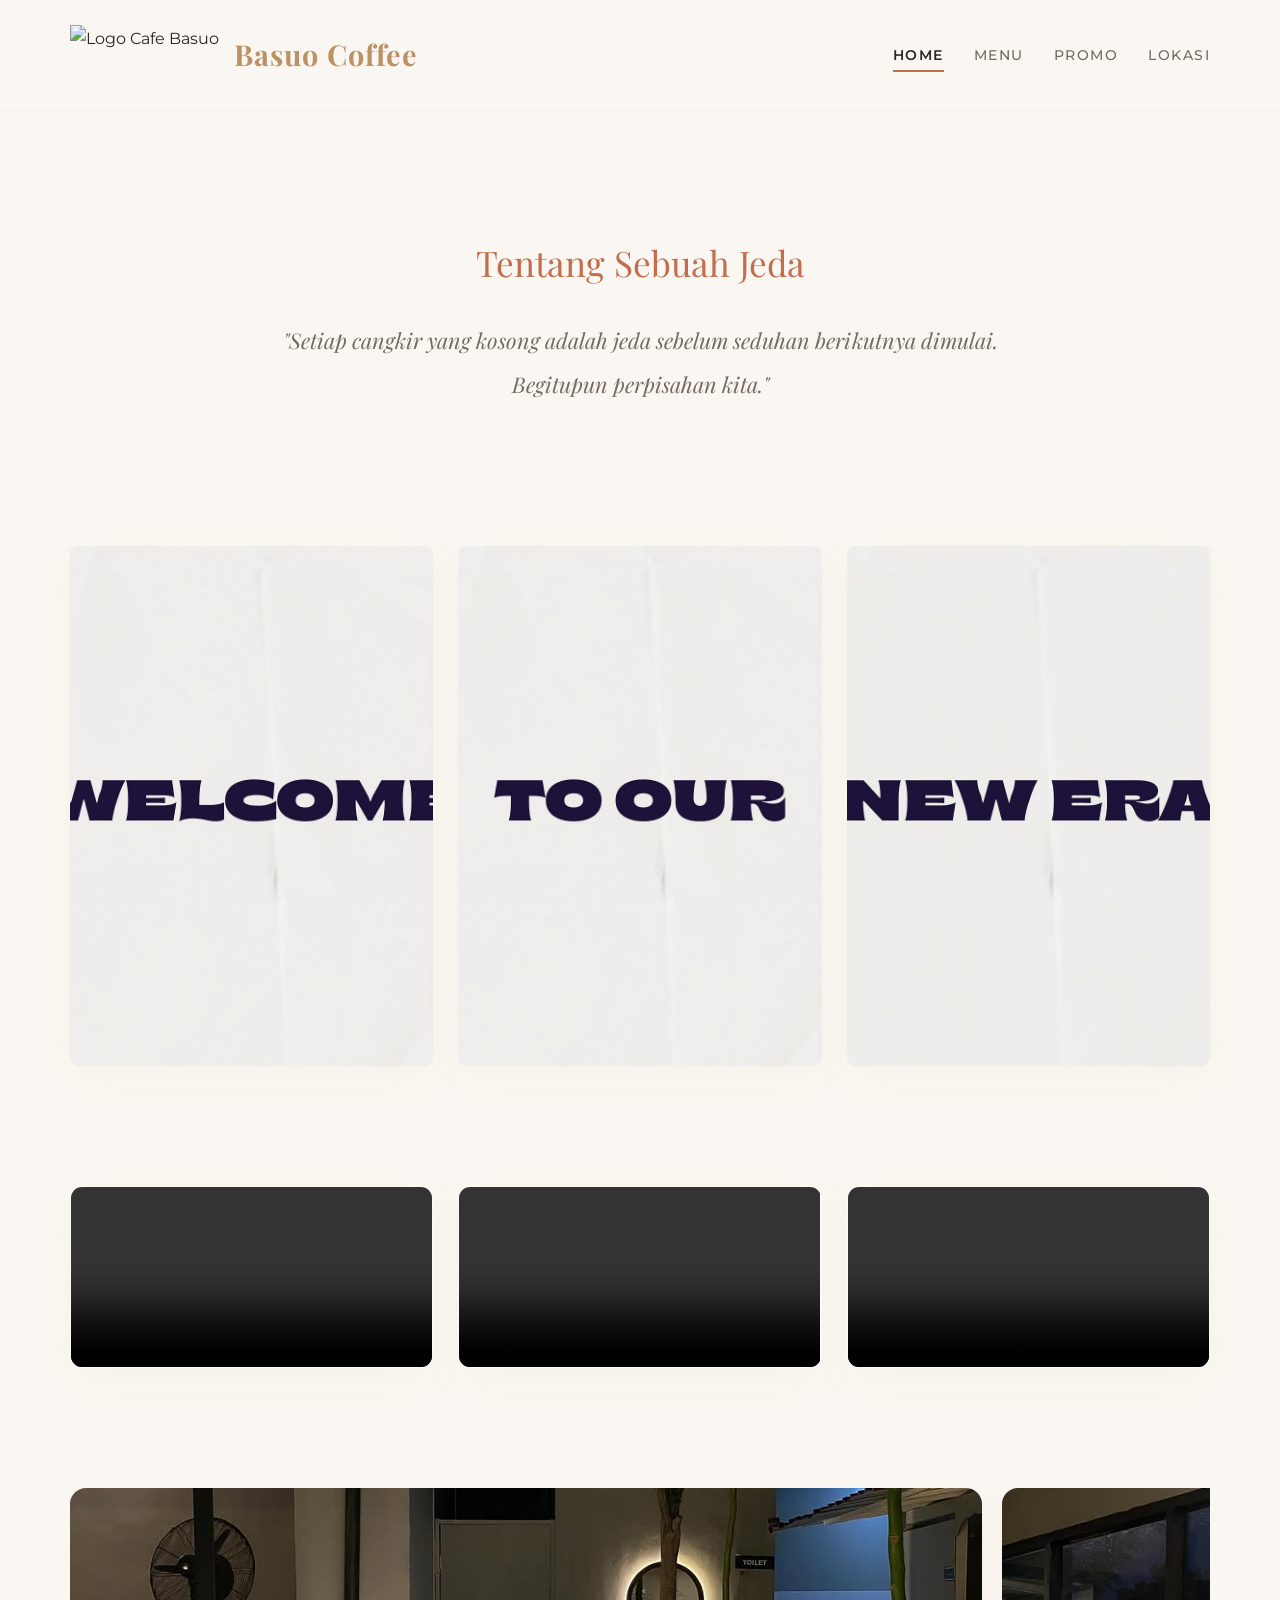
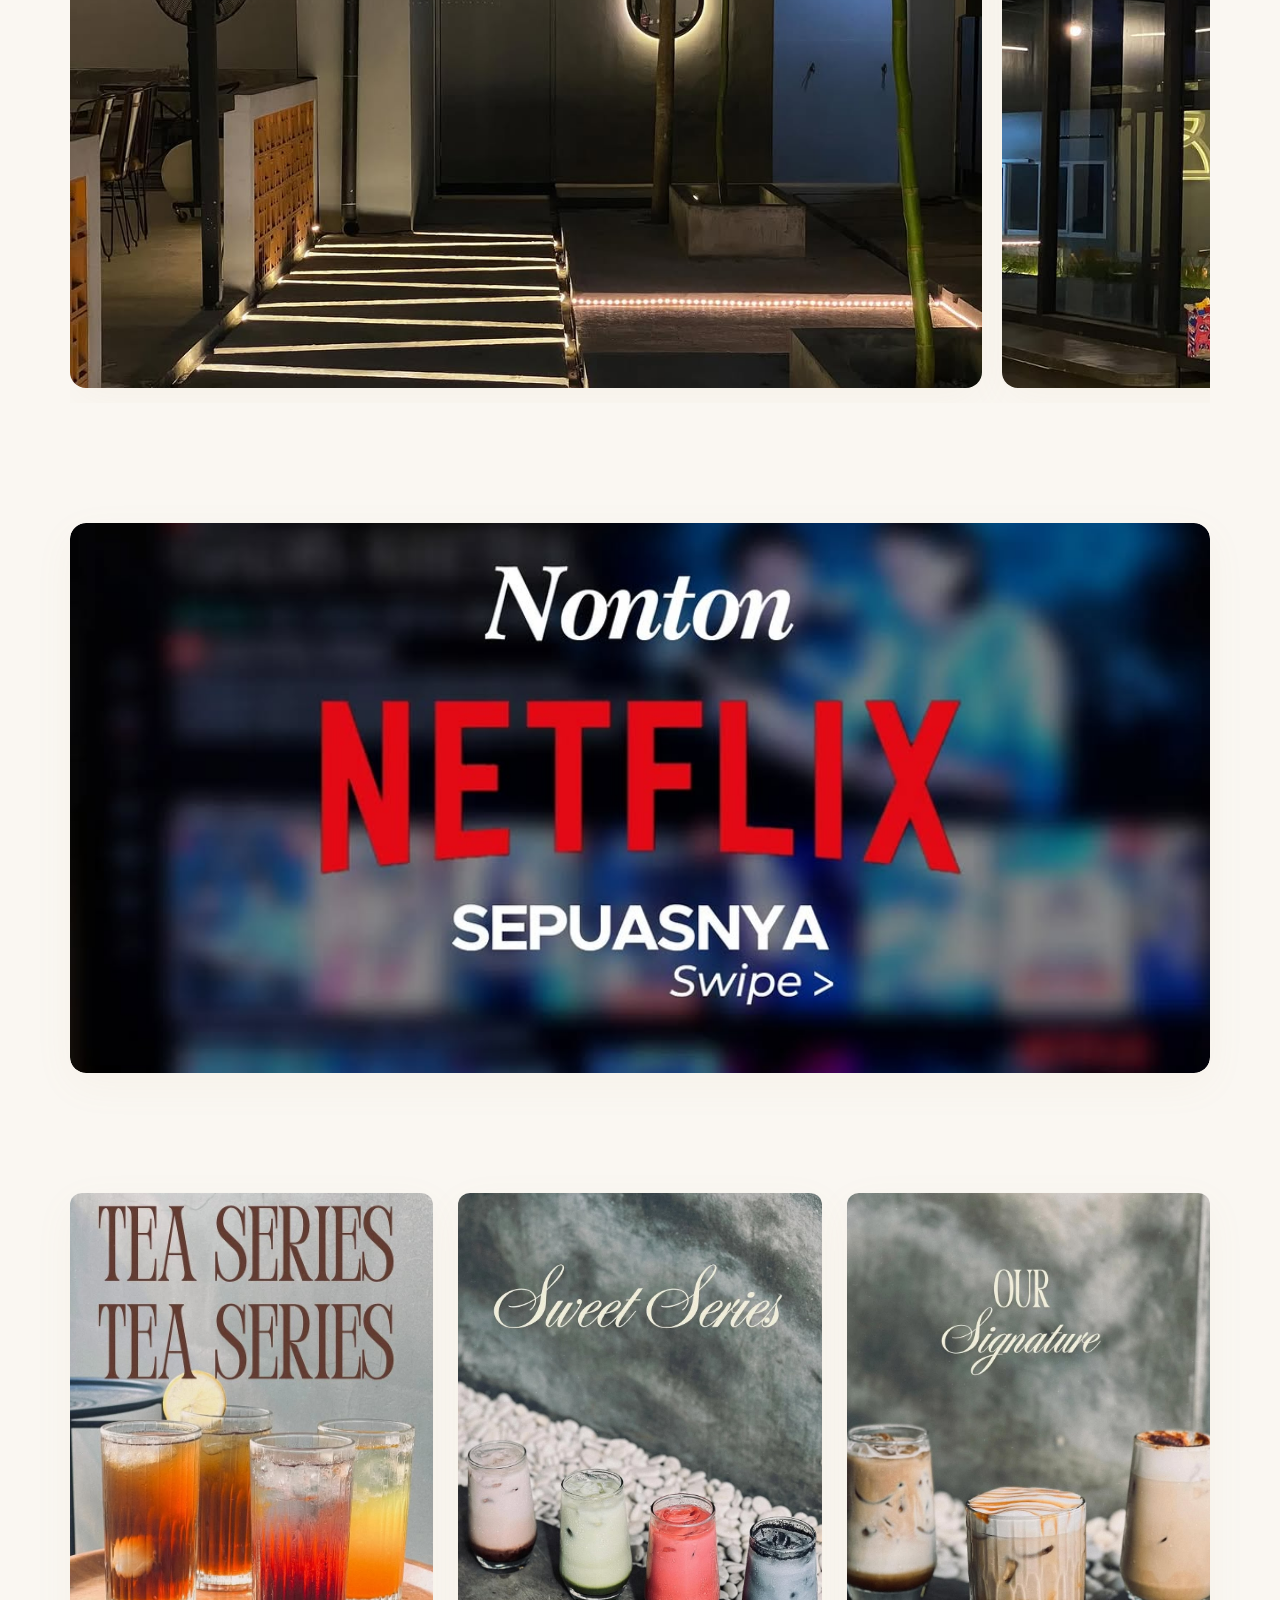
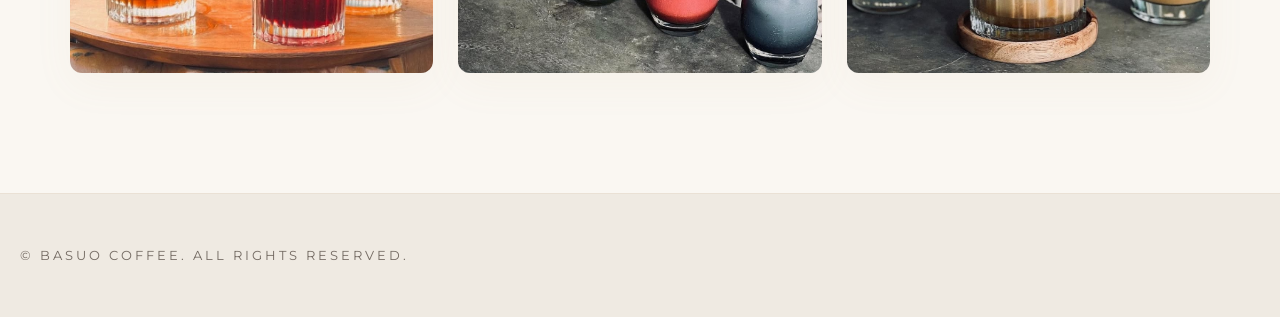
==== index.html @ 00e48f53 "Add files via upload" ====
<!DOCTYPE html>
<html lang="id">
<head>
    <meta charset="UTF-8">
    <meta name="viewport" content="width=device-width, initial-scale=1.0">
    <title>Basuo Cafe | Home</title>
    <link href="https://fonts.googleapis.com/css2?family=Montserrat:wght@400;500&family=Playfair+Display:ital,wght@0,400;1,400&display=swap" rel="stylesheet">
    <link rel="stylesheet" href="homestyle.css">
</head>
<body>

    <header>
        <div class="header-container">
            <div class="brand">
                <img src="logo.jpg" class="logo" alt="Logo Cafe Basuo" title="Logo Cafe Basuo">
                <h1>Basuo Coffee</h1>
            </div>
            <nav aria-label="Navigasi Utama">
                <ul>
                    <li><a class="nav-link aktif" href="home.html">Home</a></li>
                    <li><a class="nav-link" href="menu.html">Menu</a></li>
                    <li><a class="nav-link" href="promo.html">Promo</a></li>
                    <li><a class="nav-link" href="location.html">Lokasi</a></li>
                </ul>
            </nav>
        </div>
    </header>

    <main>
        <section class="philosophy-banner reveal">
            <h2>Tentang Sebuah Jeda</h2>
            <p id="philosophical-quote">
                "Setiap cangkir yang kosong adalah jeda sebelum seduhan berikutnya dimulai. Begitupun perpisahan kita."
            </p>
        </section>
        
        <section class="welcome-section reveal">
            <div class="welcome-gallery">
                <img src="welcome.jpg" alt="Welcome to Basuo Cafe">
                <img src="toour.jpg" alt="To Our Cafe">
                <img src="newera.jpg" alt="A New Era of Coffee">
            </div>
        </section>

        <section class="video-section reveal">
            <div class="perkenalan">
                <video autoplay muted loop playsinline controls>
                    <source src="basuo2.mp4" type="video/mp4">
                </video>
            </div>
            <div class="biliard">
                <video autoplay muted loop playsinline controls>
                    <source src="billiard.mp4" type="video/mp4">
                </video>
            </div>
            <div class="perkenalan">
                <video autoplay muted loop playsinline controls>
                    <source src="Basuo.mp4" type="video/mp4">
                </video>
            </div>
        </section>

        <section class = "">
            <div class = " foto-cafe-basuo">
                <img src="basuo.coffee1.jpg" alt="Tampilan Cafe">
                <img src="basuo.coffee2.jpg" alt="Tampilan Cafe">
                <img src="basuo.coffee3.jpg" alt="Tampilan Cafe">
                <img src="basuo.coffee4.jpg" alt="Tampilan Cafe">

            </div>
        </section>

        <section class="banner-section reveal">
            <div class="foto-hero">
                <img src="n.jpg"  alt="Basuo Cafe Ambiance">
                <img src="n1.jpg" alt="Basuo Cafe Ambiance">
                <img src="n2.jpg" alt="Basuo Cafe Ambiance">
                <img src="n3.jpg" alt="Basuo Cafe Ambiance">
            </div>
        </section>

        <section class="gallery-section reveal">
            <div class="container"> 
                <img src="b5.jpg" alt="Menu Basuo 1">   
                <img src="b4.jpg" alt="Menu Basuo 2">
                <img src="b2.jpg" alt="Suasana Basuo 3">
            </div>  
        </section>
    </main>

    <footer>
        <p>&copy; BASUO COFFEE. ALL RIGHTS RESERVED.</p>
    </footer>

    <script src="script.js"></script>
</body>
</html>
---- homestyle.css ----
/* ==========================================================================
   1. BRIGHT LUXURY MINANG DESIGN SYSTEM
   ========================================================================== */
:root {
    --bg-light: #FAF7F2;         /* Warm Ivory - Lapang, Terang, & Berkelas */
    --bg-card: #FFFFFF;          /* Pure White untuk Kontras */
    --accent-gold: #BC9264;      /* Muted Bronze Gold - Lambang Kemewahan Silaturahmi */
    --accent-clay: #C26D4D;      /* Warm Terracotta - Nuansa Rempah Tradisi Minang */
    --text-dark: #2D2722;        /* Deep Espresso - Pengganti Hitam Pekat agar Lebih Lembut */
    --text-muted: #736A62;       /* Elegant Taupe / Abu-abu Hangat */
    --shadow-luxury: 0 12px 40px rgba(188, 146, 100, 0.06);
    --font-serif: 'Playfair Display', Georgia, serif; /* Font puitis untuk filosofi */
    --font-sans: 'Montserrat', 'Segoe UI', sans-serif;
}

/* ==========================================================================
   2. GLOBAL RESET & BASE STYLING
   ========================================================================== */
* {
    margin: 0;
    padding: 0;
    box-sizing: border-box;
}

body {
    background-color: var(--bg-light);
    font-family: var(--font-sans);
    color: var(--text-dark);
    overflow-x: hidden;
    line-height: 1.8;
}

/* Base Utility untuk Animasi JavaScript Interaktif */
.reveal-init {
    opacity: 0;
    transform: translateY(35px);
    transition: transform 1.2s cubic-bezier(0.25, 1, 0.5, 1), opacity 1.2s ease;
}
.reveal-init.active {
    opacity: 1;
    transform: translateY(0);
}

/* ==========================================================================
   3. BRIGHT STICKY NAVIGATION
   ========================================================================== */
header {
    background-color: rgba(250, 247, 242, 0.85);
    backdrop-filter: blur(15px);
    border-bottom: 1px solid rgba(188, 146, 100, 0.08);
    padding: 25px 0;
    position: sticky;
    top: 0;
    z-index: 1000;
    transition: all 0.4s ease;
}

header.scrolled {
    padding: 15px 0;
    background-color: rgba(255, 255, 255, 0.95);
    box-shadow: 0 4px 25px rgba(0, 0, 0, 0.02);
}

.header-container {
    max-width: 1200px;
    margin: 0 auto;
    padding: 0 30px;
    display: flex;
    justify-content: space-between;
    align-items: center;
}

.brand {
    display: flex;
    align-items: center;
    gap: 15px;
}

.brand h1 {
    font-family: var(--font-serif);
    font-size: 1.8rem;
    letter-spacing: 1px;
    color: var(--accent-gold);
}

.logo {
    height: 60px;
    width: auto;
    object-fit: contain;
}

nav ul {
    display: flex;
    list-style: none;
    gap: 30px;
}

.nav-link {
    text-decoration: none;
    color: var(--text-muted);
    font-size: 0.9rem;
    font-weight: 500;
    letter-spacing: 1.5px;
    text-transform: uppercase;
    padding: 6px 0;
    transition: color 0.3s ease;
}

.nav-link:hover {
    color: var(--accent-clay);
}

.nav-link.aktif {
    color: var(--text-dark);
    border-bottom: 2px solid var(--accent-clay);
    font-weight: 600;
}

/* ==========================================================================
   4. LAYOUT & SPECIAL PHILOSOPHY BANNER
   ========================================================================== */
main {
    max-width: 1200px;
    margin: 0 auto;
    padding: 0 30px;
}

section {
    margin-bottom: 120px;
}

/* Banner Khusus Pengolah Kutipan Interaktif */
.philosophy-banner {
    text-align: center;
    padding: 80px 20px;
    max-width: 850px;
    margin: 40px auto 60px auto;
}

.philosophy-banner h2 {
    font-family: var(--font-serif);
    font-size: 2.2rem;
    font-style: normal;
    font-weight: 400;
    color: var(--accent-clay);
    margin-bottom: 25px;
}

#philosophical-quote {
    font-family: var(--font-serif);
    font-style: italic;
    font-size: 1.35rem;
    color: var(--text-muted);
    line-height: 2;
    text-align: center;
    transition: all 0.8s ease;
}

/* Heading H2 Global untuk Konten Section */
h2 {
    font-family: var(--font-serif);
    font-size: 2.3rem;
    font-style: normal;
    color: var(--text-dark);
    margin-bottom: 30px;
    text-align: center;
}

/* ==========================================================================
   5. VIDEO SECTION (CINEMATIC DISPLAY)
   ========================================================================== */
.video-section {
    display: grid;
    grid-template-columns: repeat(3, 1fr);
    gap: 25px;
}

.perkenalan, .biliard {
    background-color: var(--bg-card);
    border-radius: 12px;
    overflow: hidden;
    box-shadow: var(--shadow-luxury);
    border: 1px solid rgba(188, 146, 100, 0.05);
}

video {
    width: 100%;
    height: 100%;
    object-fit: cover;
    display: block;
}

/* ==========================================================================
   6. IMAGES & GRID DISPLAY
   ========================================================================== */
.welcome-gallery {
    display: grid;
    grid-template-columns: repeat(3, 1fr);
    gap: 25px;
}

.welcome-gallery img {
    width: 100%;
    height: 520px;
    object-fit: cover;
    border-radius: 8px;
    box-shadow: var(--shadow-luxury);
    transition: transform 0.6s cubic-bezier(0.25, 1, 0.5, 1);
}

.welcome-gallery img:hover {
    transform: scale(1.02);
}

/* --- HORIZONTAL SLIDER FOTO CAFE BASUO (NETFLIX STYLE) --- */
.foto-cafe-basuo {
    display: flex;
    overflow-x: auto;
    scroll-snap-type: x mandatory;
    scroll-behavior: smooth;
    gap: 20px;
    padding-bottom: 15px; /* Memberi ruang agar bayangan tidak terpotong */
}

/* Menyembunyikan Scrollbar bawaan browser agar estetik */
.foto-cafe-basuo::-webkit-scrollbar { 
    display: none; 
}
.foto-cafe-basuo { 
    -ms-overflow-style: none; 
    scrollbar-width: none; 
}

/* Mengatur ukuran gambar di dalam slider */
.foto-cafe-basuo img {
    flex: 0 0 80%; /* Di layar besar, gambar mengambil 80% lebar area (terlihat menggantung seperti Netflix) */
    width: 80%;
    height: 500px; /* Menentukan tinggi seragam foto cafe */
    object-fit: cover;
    scroll-snap-align: start;
    border-radius: 16px;
    box-shadow: var(--shadow-luxury);
    transition: transform 0.4s ease;
}

/* Efek sedikit interaktif saat gambar di-hover */
.foto-cafe-basuo img:hover {
    transform: scale(1.01);
}

/* --- HORIZONTAL SCROLL SLIDER BANNER --- */
.foto-hero {
    display: flex;
    overflow-x: auto;
    scroll-snap-type: x mandatory;
    scroll-behavior: smooth;
    gap: 20px;
    border-radius: 16px;
    box-shadow: var(--shadow-luxury);
}

.foto-hero::-webkit-scrollbar { display: none; }
.foto-hero { -ms-overflow-style: none; scrollbar-width: none; }

.foto-hero img {
    flex: 0 0 100%;
    width: 100%;
    height: 550px;
    object-fit: cover;
    scroll-snap-align: start;
    border-radius: 16px;
}

/* Galeri Tiga Kolom Sejajar */
.gallery-section .container {
    display: grid;
    grid-template-columns: repeat(3, 1fr);
    gap: 25px;
}

.gallery-section .container img {
    width: 100%;
    height: 480px;
    object-fit: cover;
    border-radius: 12px;
    box-shadow: var(--shadow-luxury);
}

/* ==========================================================================
   7. FOOTER STYLING
   ========================================================================== */
footer {
    background-color: #EFEAE2; /* Sedikit lebih gelap dari body untuk penutup */
    padding: 50px 20px;
    margin-top: 100px;
    border-top: 1px solid rgba(188, 146, 100, 0.1);
}

footer p {
    color: var(--text-muted);
    font-size: 0.8rem;
    letter-spacing: 3px;
    text-transform: uppercase;
    font-family: var(--font-sans);
    font-style: normal;
}

/* ==========================================================================
   8. RESPONSIVE DESIGN (Media Queries)
   ========================================================================== */
@media screen and (max-width: 992px) {
    .header-container { flex-direction: column; gap: 20px; }
    .video-section, .welcome-gallery, .gallery-section .container {
        grid-template-columns: 1fr;
        gap: 20px;
    }
    .welcome-gallery img, .gallery-section .container img { height: 400px; }
}

@media screen and (max-width: 768px) {
    .philosophy-banner h2 { font-size: 1.8rem; }
    #philosophical-quote { font-size: 1.15rem; }
    .foto-hero img { height: 350px; }
    nav ul { gap: 15px; }
}
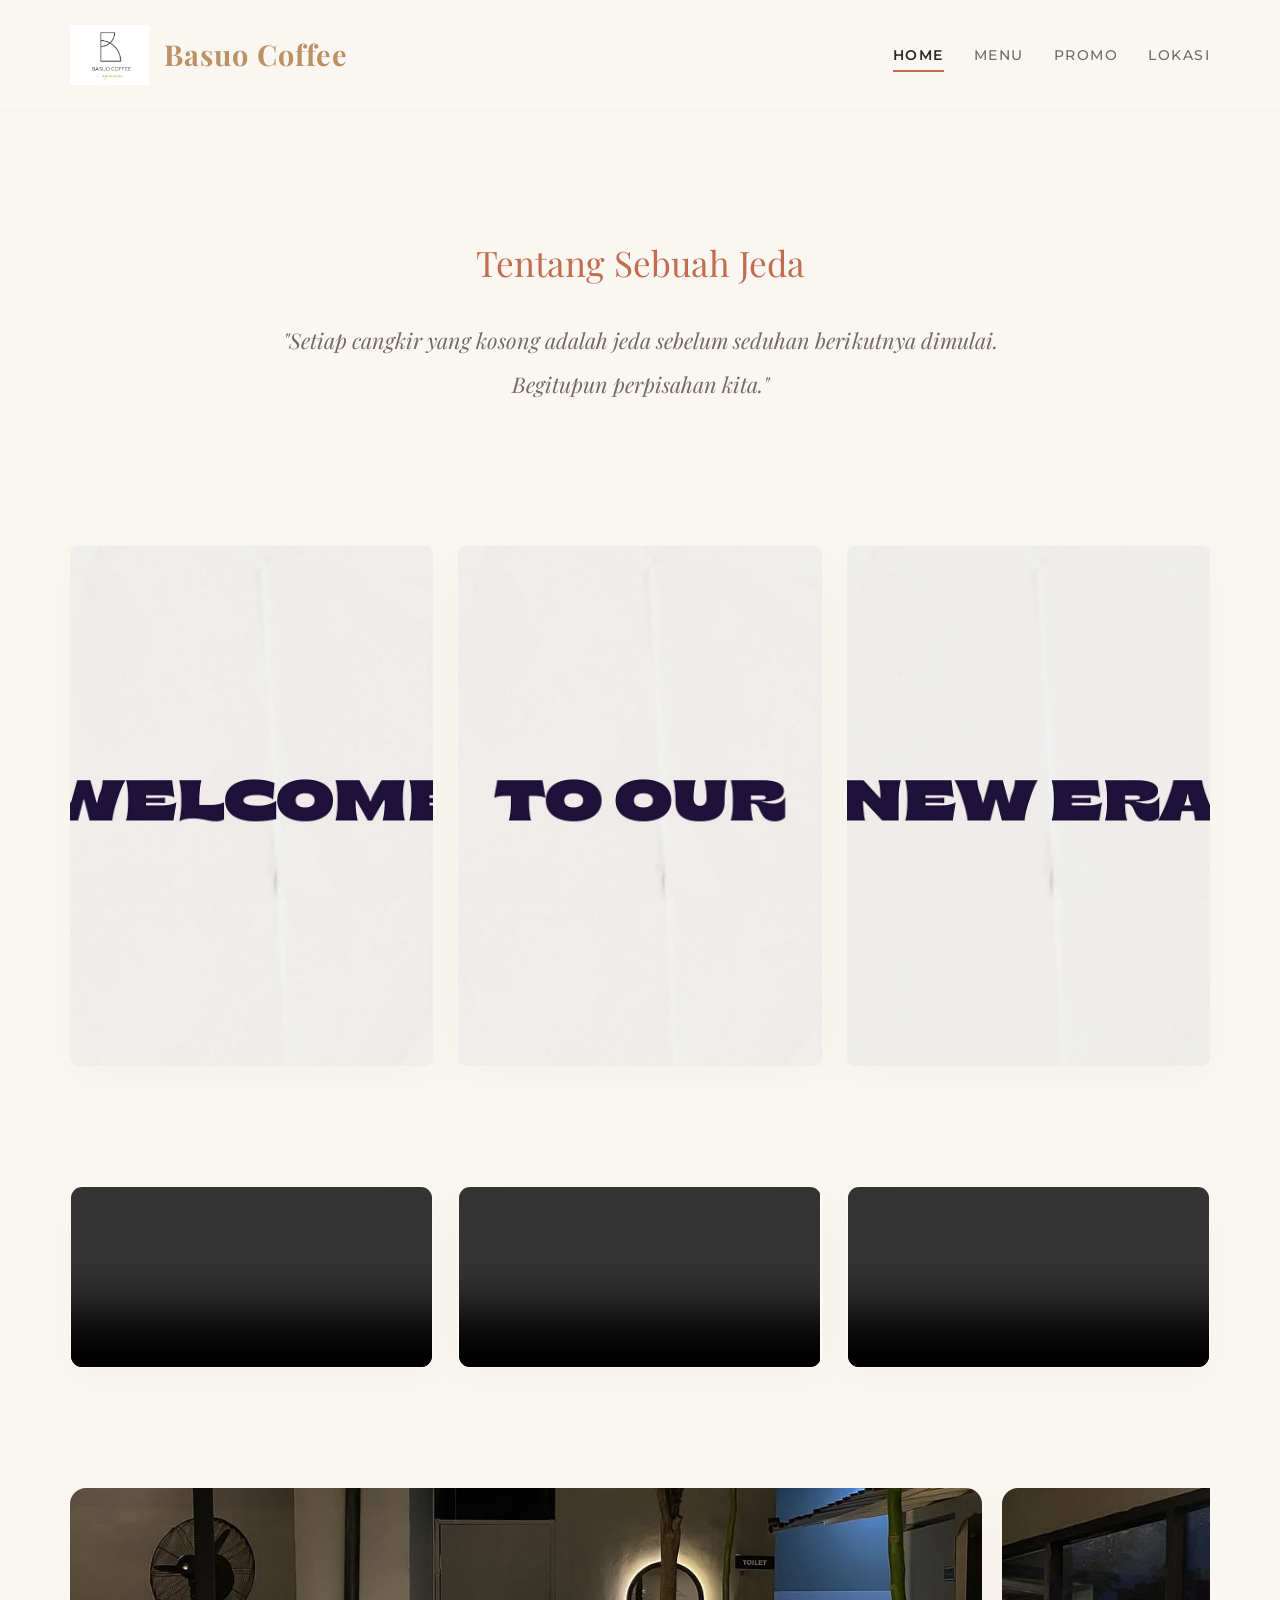
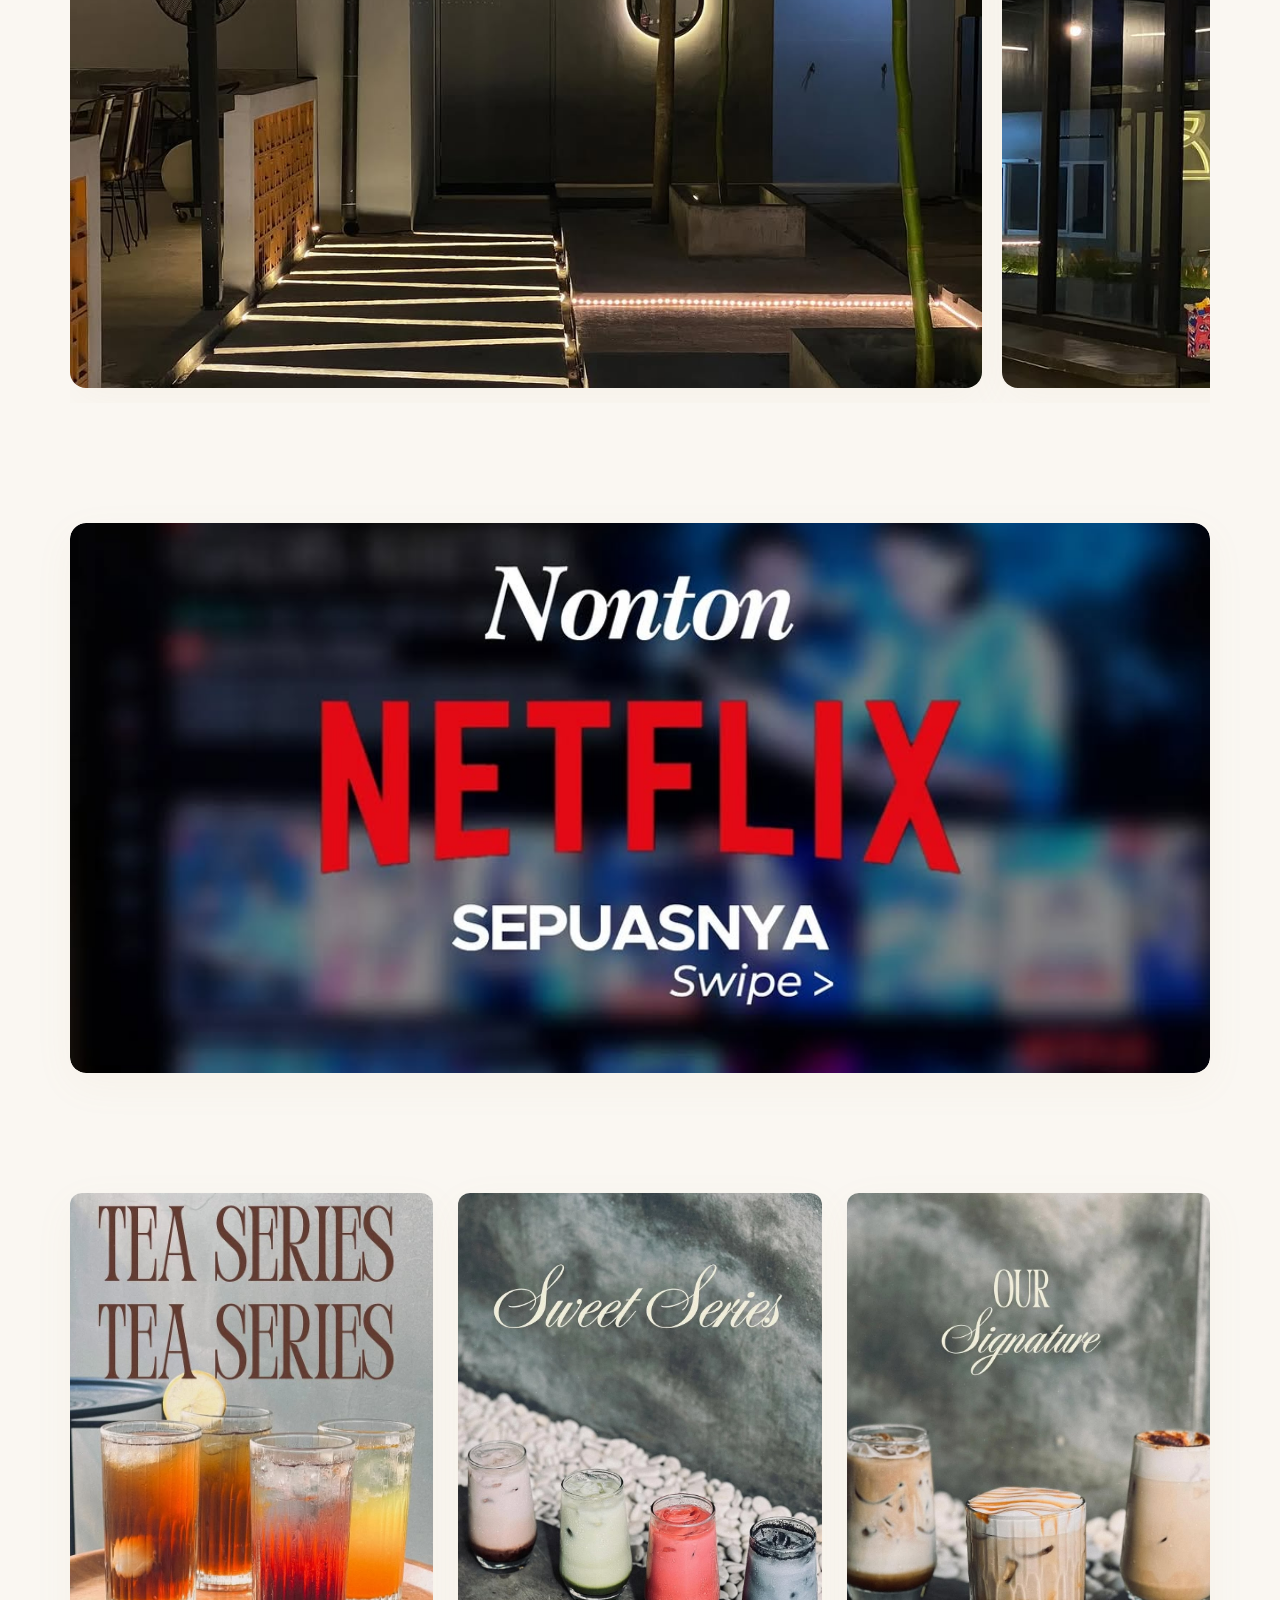
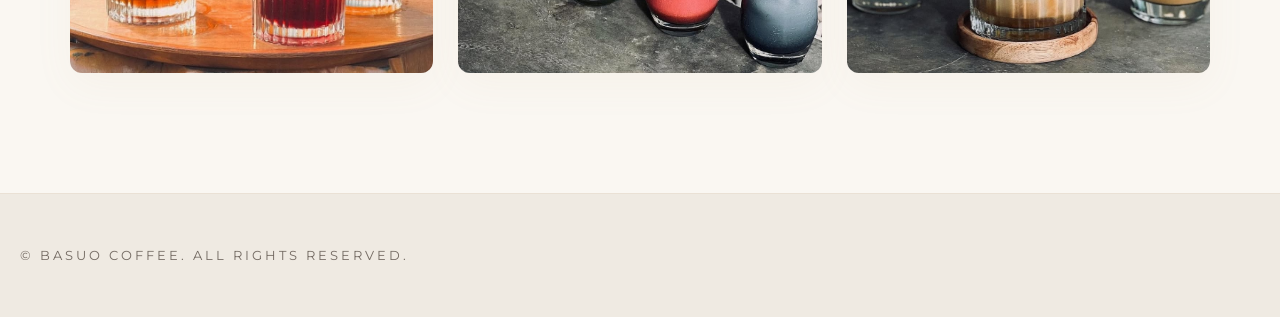
==== commit 3f29a2f1: "index.html" ====
--- a/index.html
+++ b/index.html
@@ -17,7 +17,7 @@
             </div>
             <nav aria-label="Navigasi Utama">
                 <ul>
-                    <li><a class="nav-link aktif" href="home.html">Home</a></li>
+                    <li><a class="nav-link aktif" href="index.html">Home</a></li>
                     <li><a class="nav-link" href="menu.html">Menu</a></li>
                     <li><a class="nav-link" href="promo.html">Promo</a></li>
                     <li><a class="nav-link" href="location.html">Lokasi</a></li>
@@ -94,4 +94,4 @@
 
     <script src="script.js"></script>
 </body>
-</html>+</html>
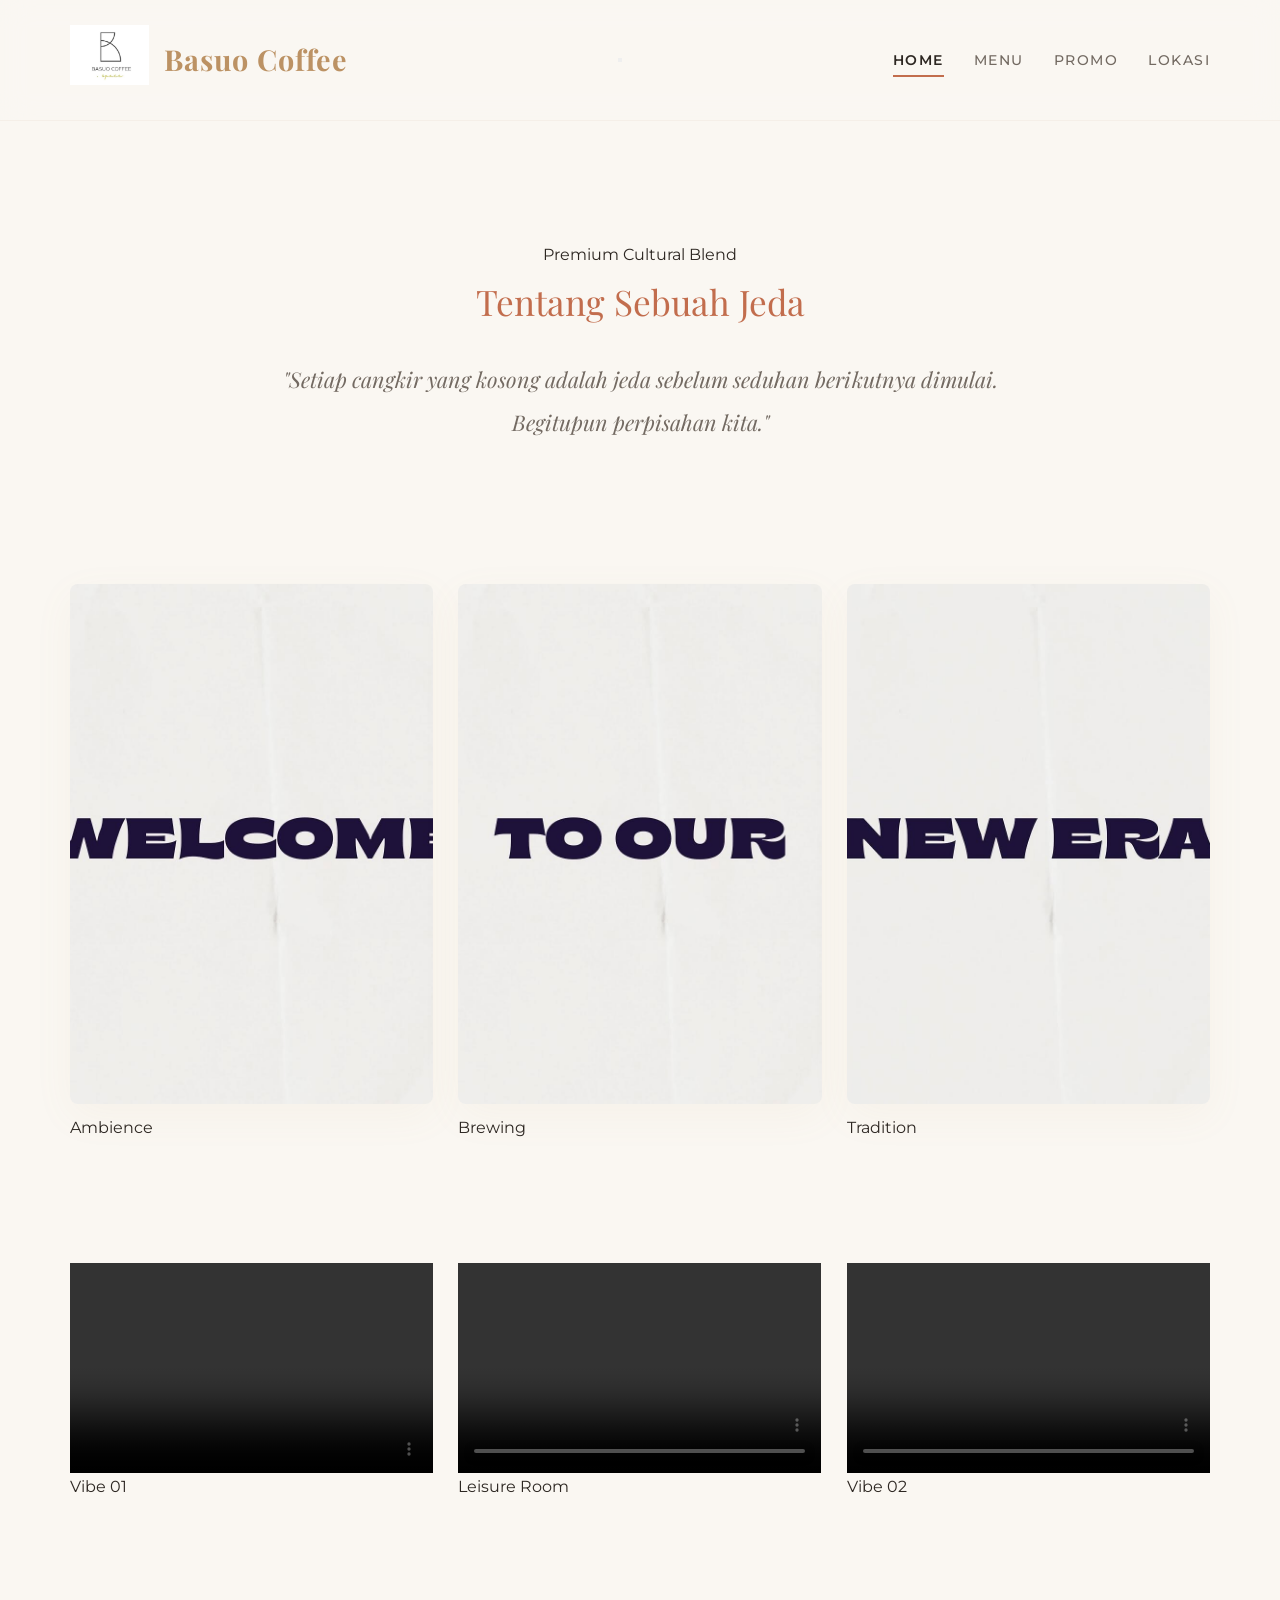
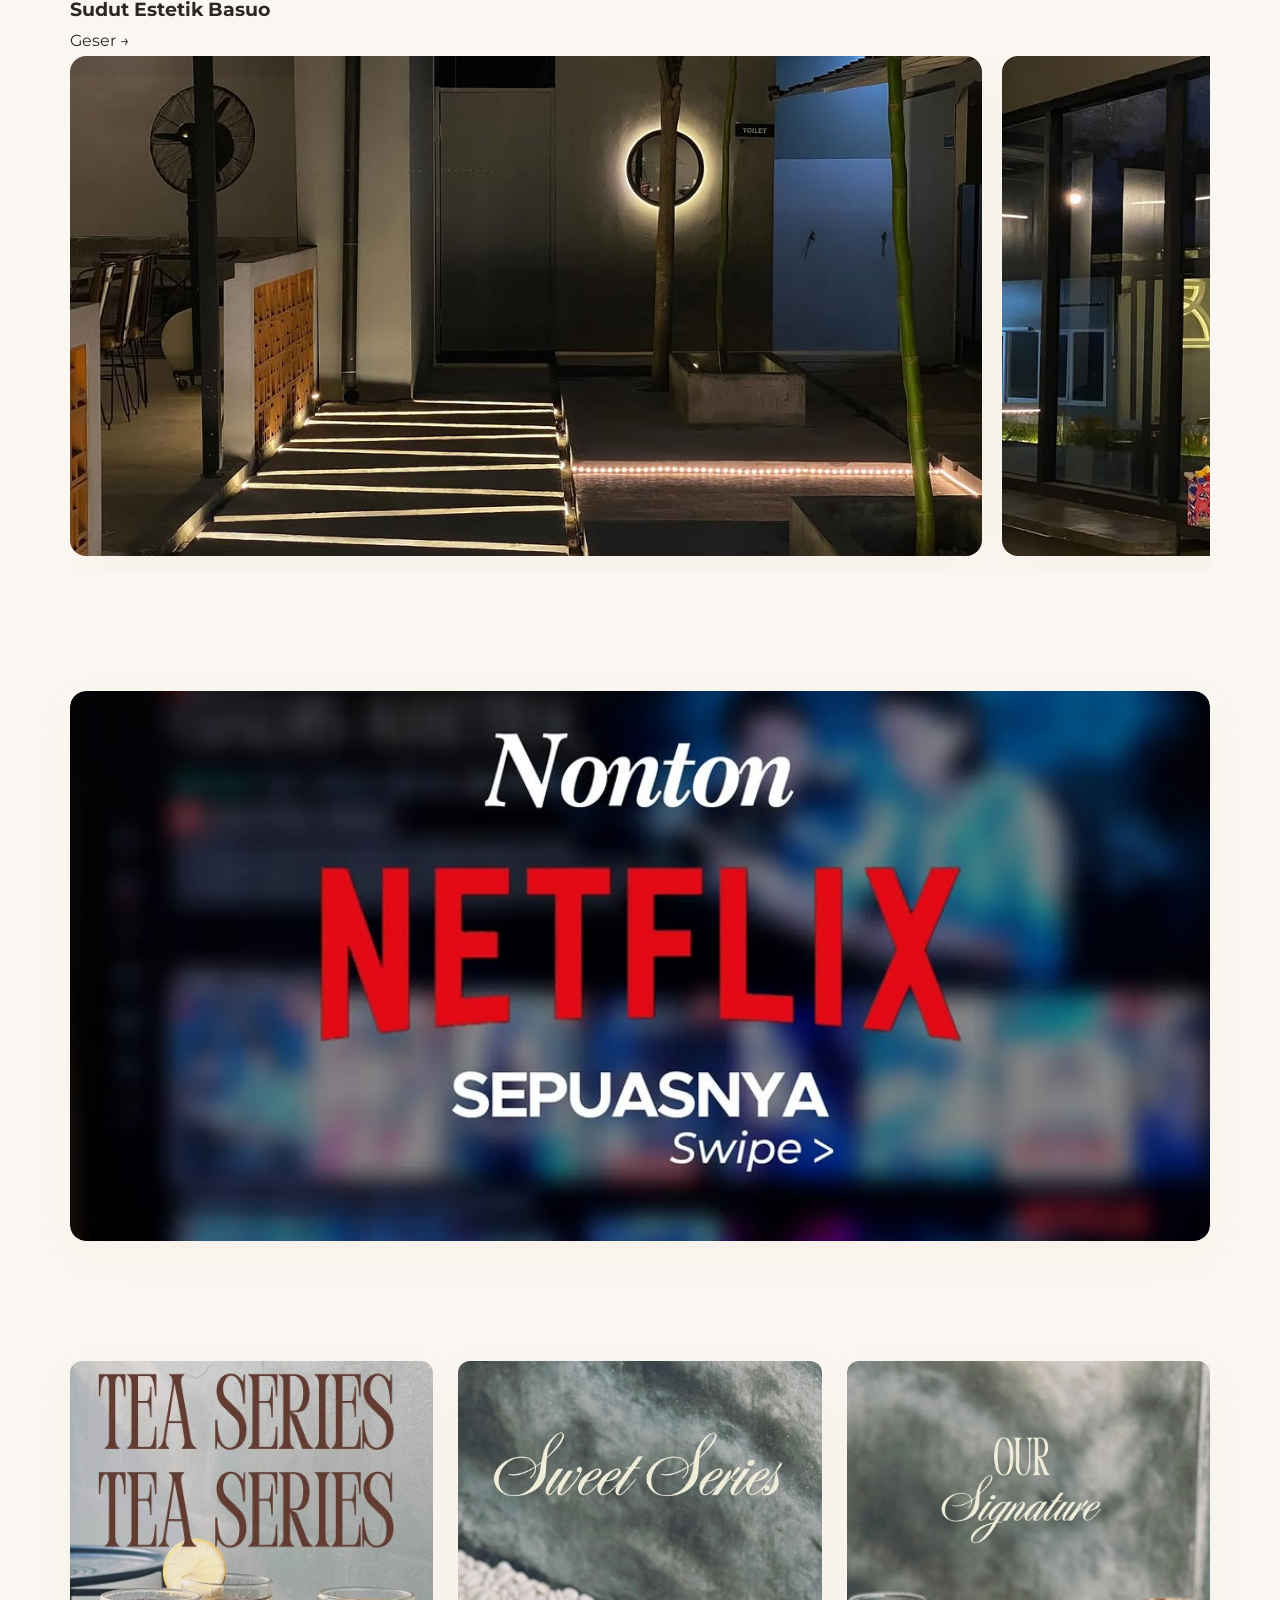
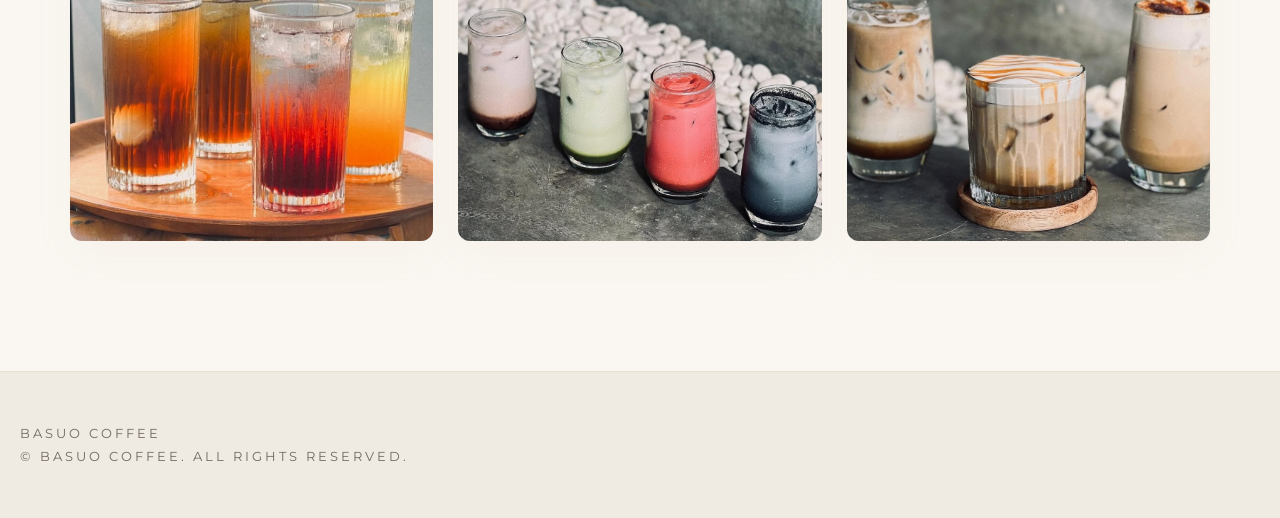
==== commit 0f21dba6: "Update index.html" ====
--- a/index.html
+++ b/index.html
@@ -3,19 +3,25 @@
 <head>
     <meta charset="UTF-8">
     <meta name="viewport" content="width=device-width, initial-scale=1.0">
-    <title>Basuo Cafe | Home</title>
-    <link href="https://fonts.googleapis.com/css2?family=Montserrat:wght@400;500&family=Playfair+Display:ital,wght@0,400;1,400&display=swap" rel="stylesheet">
+    <title>Basuo Coffee | Modern Luxury Experience</title>
+    <link href="https://fonts.googleapis.com/css2?family=Montserrat:wght@300;400;500;600;700&family=Playfair+Display:ital,wght@0,400;0,600;1,400&display=swap" rel="stylesheet">
     <link rel="stylesheet" href="homestyle.css">
 </head>
 <body>
 
-    <header>
+    <header id="main-header">
         <div class="header-container">
             <div class="brand">
-                <img src="logo.jpg" class="logo" alt="Logo Cafe Basuo" title="Logo Cafe Basuo">
+                <div class="logo-wrapper">
+                    <img src="logo.jpg" class="logo" alt="Logo Cafe Basuo" title="Logo Cafe Basuo">
+                </div>
                 <h1>Basuo Coffee</h1>
             </div>
-            <nav aria-label="Navigasi Utama">
+            <button class="menu-toggle" aria-label="Toggle Navigation" id="menu-toggle">
+                <span></span>
+                <span></span>
+            </button>
+            <nav aria-label="Navigasi Utama" id="nav-menu">
                 <ul>
                     <li><a class="nav-link aktif" href="index.html">Home</a></li>
                     <li><a class="nav-link" href="menu.html">Menu</a></li>
@@ -28,68 +34,95 @@
 
     <main>
         <section class="philosophy-banner reveal">
+            <span class="sub-title">Premium Cultural Blend</span>
             <h2>Tentang Sebuah Jeda</h2>
-            <p id="philosophical-quote">
-                "Setiap cangkir yang kosong adalah jeda sebelum seduhan berikutnya dimulai. Begitupun perpisahan kita."
-            </p>
+            <div class="quote-wrapper">
+                <p id="philosophical-quote">
+                    "Setiap cangkir yang kosong adalah jeda sebelum seduhan berikutnya dimulai. Begitupun perpisahan kita."
+                </p>
+            </div>
+            <div class="scroll-indicator">
+                <div class="mouse">
+                    <div class="wheel"></div>
+                </div>
+            </div>
         </section>
         
         <section class="welcome-section reveal">
             <div class="welcome-gallery">
-                <img src="welcome.jpg" alt="Welcome to Basuo Cafe">
-                <img src="toour.jpg" alt="To Our Cafe">
-                <img src="newera.jpg" alt="A New Era of Coffee">
+                <div class="gallery-item item-1">
+                    <img src="welcome.jpg" alt="Welcome to Basuo Cafe">
+                    <div class="item-overlay"><span>Ambience</span></div>
+                </div>
+                <div class="gallery-item item-2">
+                    <img src="toour.jpg" alt="To Our Cafe">
+                    <div class="item-overlay"><span>Brewing</span></div>
+                </div>
+                <div class="gallery-item item-3">
+                    <img src="newera.jpg" alt="A New Era of Coffee">
+                    <div class="item-overlay"><span>Tradition</span></div>
+                </div>
             </div>
         </section>
 
         <section class="video-section reveal">
-            <div class="perkenalan">
+            <div class="video-card">
                 <video autoplay muted loop playsinline controls>
                     <source src="basuo2.mp4" type="video/mp4">
                 </video>
+                <div class="video-tag">Vibe 01</div>
             </div>
-            <div class="biliard">
+            <div class="video-card standard-card">
                 <video autoplay muted loop playsinline controls>
                     <source src="billiard.mp4" type="video/mp4">
                 </video>
+                <div class="video-tag">Leisure Room</div>
             </div>
-            <div class="perkenalan">
+            <div class="video-card">
                 <video autoplay muted loop playsinline controls>
                     <source src="Basuo.mp4" type="video/mp4">
                 </video>
+                <div class="video-tag">Vibe 02</div>
             </div>
         </section>
 
-        <section class = "">
-            <div class = " foto-cafe-basuo">
-                <img src="basuo.coffee1.jpg" alt="Tampilan Cafe">
-                <img src="basuo.coffee2.jpg" alt="Tampilan Cafe">
-                <img src="basuo.coffee3.jpg" alt="Tampilan Cafe">
-                <img src="basuo.coffee4.jpg" alt="Tampilan Cafe">
-
+        <section class="slider-section reveal">
+            <div class="section-header-inline">
+                <h3>Sudut Estetik Basuo</h3>
+                <span class="slide-hint">Geser &rarr;</span>
+            </div>
+            <div class="foto-cafe-basuo custom-slider">
+                <img src="basuo.coffee1.jpg" alt="Tampilan Cafe 1">
+                <img src="basuo.coffee2.jpg" alt="Tampilan Cafe 2">
+                <img src="basuo.coffee3.jpg" alt="Tampilan Cafe 3">
+                <img src="basuo.coffee4.jpg" alt="Tampilan Cafe 4">
             </div>
         </section>
 
         <section class="banner-section reveal">
-            <div class="foto-hero">
-                <img src="n.jpg"  alt="Basuo Cafe Ambiance">
-                <img src="n1.jpg" alt="Basuo Cafe Ambiance">
-                <img src="n2.jpg" alt="Basuo Cafe Ambiance">
-                <img src="n3.jpg" alt="Basuo Cafe Ambiance">
+            <div class="foto-hero custom-slider">
+                <img src="n.jpg"  alt="Basuo Cafe Ambiance 1">
+                <img src="n1.jpg" alt="Basuo Cafe Ambiance 2">
+                <img src="n2.jpg" alt="Basuo Cafe Ambiance 3">
+                <img src="n3.jpg" alt="Basuo Cafe Ambiance 4">
             </div>
         </section>
 
         <section class="gallery-section reveal">
             <div class="container"> 
-                <img src="b5.jpg" alt="Menu Basuo 1">   
-                <img src="b4.jpg" alt="Menu Basuo 2">
-                <img src="b2.jpg" alt="Suasana Basuo 3">
+                <div class="img-frame"><img src="b5.jpg" alt="Menu Basuo 1"></div>   
+                <div class="img-frame"><img src="b4.jpg" alt="Menu Basuo 2"></div>
+                <div class="img-frame"><img src="b2.jpg" alt="Suasana Basuo 3"></div>
             </div>  
         </section>
     </main>
 
     <footer>
-        <p>&copy; BASUO COFFEE. ALL RIGHTS RESERVED.</p>
+        <div class="footer-content">
+            <p class="brand-footer">Basuo Coffee</p>
+            <div class="footer-divider"></div>
+            <p class="copyright">&copy; BASUO COFFEE. ALL RIGHTS RESERVED.</p>
+        </div>
     </footer>
 
     <script src="script.js"></script>
--- a/homestyle.css
+++ b/homestyle.css
@@ -322,4 +322,4 @@
     #philosophical-quote { font-size: 1.15rem; }
     .foto-hero img { height: 350px; }
     nav ul { gap: 15px; }
-}+}
